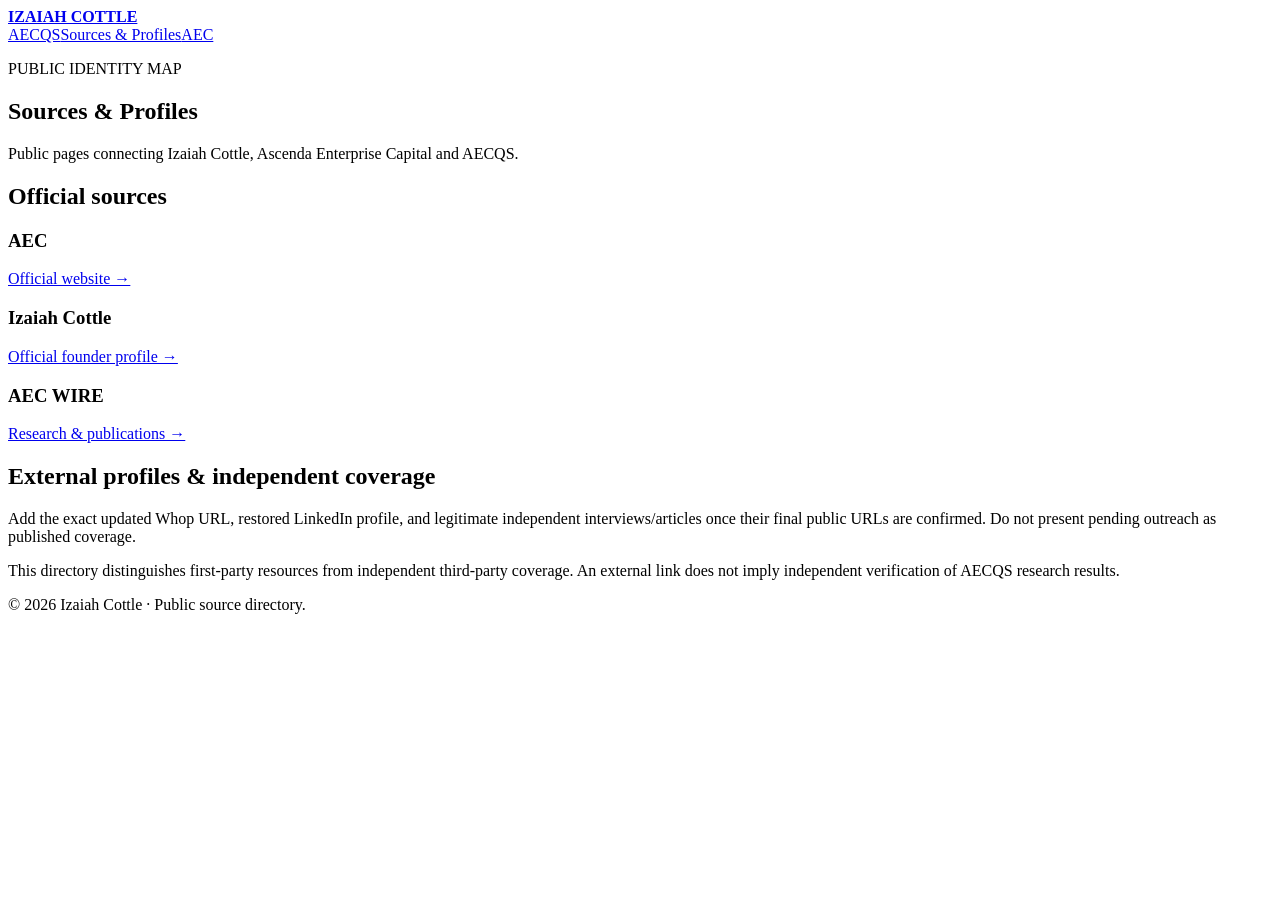
==== index.html @ d000f33f "Add files via upload" ====
<!doctype html><html><head><meta charset="utf-8"><meta name="viewport" content="width=device-width,initial-scale=1"><title>Sources & Profiles | Izaiah Cottle</title><meta name="description" content="Public references for Izaiah Cottle, Ascenda Enterprise Capital and AECQS."><link rel="stylesheet" href="../assets/style.css"></head><body><div class="nav"><div class="wrap"><a href="../index.html"><b>IZAIAH COTTLE</b></a><nav><a href="../aecqs/">AECQS</a><a href="../profiles/">Sources & Profiles</a><a href="https://ascendaenterprisecapital.com/">AEC</a></nav></div></div><main class="wrap"><section class="hero"><p class="muted">PUBLIC IDENTITY MAP</p><h1>Sources & Profiles</h1><p class="lead">Public pages connecting Izaiah Cottle, Ascenda Enterprise Capital and AECQS.</p></section><section><h2>Official sources</h2><div class="grid"><div class="card"><h3>AEC</h3><a href="https://ascendaenterprisecapital.com/">Official website →</a></div><div class="card"><h3>Izaiah Cottle</h3><a href="https://ascendaenterprisecapital.com/Izaiah-Cottle/">Official founder profile →</a></div><div class="card"><h3>AEC WIRE</h3><a href="https://ascendaenterprisecapital.com/AEC-Wire/">Research & publications →</a></div></div></section><section><h2>External profiles & independent coverage</h2><p>Add the exact updated Whop URL, restored LinkedIn profile, and legitimate independent interviews/articles once their final public URLs are confirmed. Do not present pending outreach as published coverage.</p><p class="notice">This directory distinguishes first-party resources from independent third-party coverage. An external link does not imply independent verification of AECQS research results.</p></section></main><footer><div class="wrap">© 2026 Izaiah Cottle · Public source directory.</div></footer></body></html>
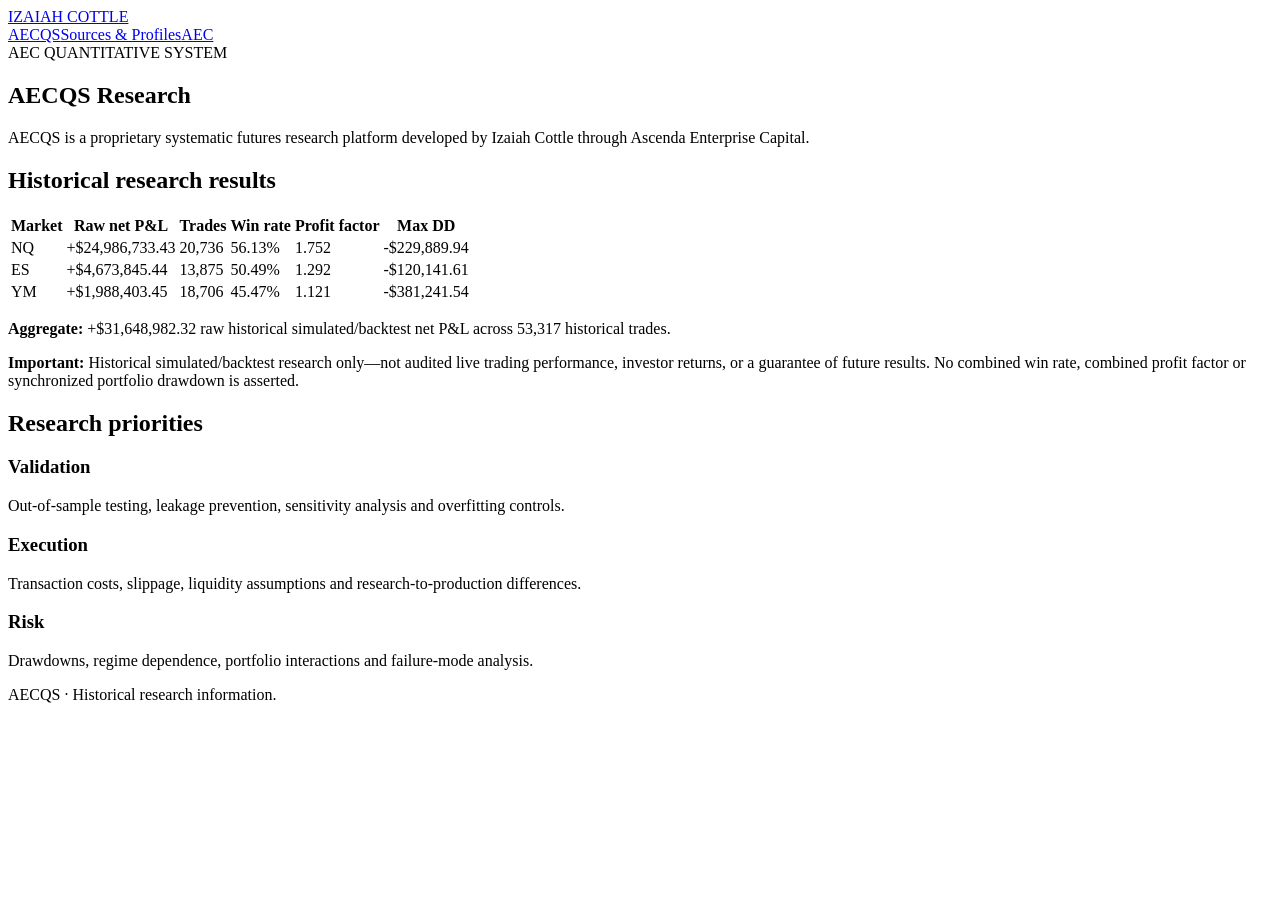
==== commit 63f44f32: "Add files via upload" ====
--- a/index.html
+++ b/index.html
@@ -1 +1,11 @@
-<!doctype html><html><head><meta charset="utf-8"><meta name="viewport" content="width=device-width,initial-scale=1"><title>Sources & Profiles | Izaiah Cottle</title><meta name="description" content="Public references for Izaiah Cottle, Ascenda Enterprise Capital and AECQS."><link rel="stylesheet" href="../assets/style.css"></head><body><div class="nav"><div class="wrap"><a href="../index.html"><b>IZAIAH COTTLE</b></a><nav><a href="../aecqs/">AECQS</a><a href="../profiles/">Sources & Profiles</a><a href="https://ascendaenterprisecapital.com/">AEC</a></nav></div></div><main class="wrap"><section class="hero"><p class="muted">PUBLIC IDENTITY MAP</p><h1>Sources & Profiles</h1><p class="lead">Public pages connecting Izaiah Cottle, Ascenda Enterprise Capital and AECQS.</p></section><section><h2>Official sources</h2><div class="grid"><div class="card"><h3>AEC</h3><a href="https://ascendaenterprisecapital.com/">Official website →</a></div><div class="card"><h3>Izaiah Cottle</h3><a href="https://ascendaenterprisecapital.com/Izaiah-Cottle/">Official founder profile →</a></div><div class="card"><h3>AEC WIRE</h3><a href="https://ascendaenterprisecapital.com/AEC-Wire/">Research & publications →</a></div></div></section><section><h2>External profiles & independent coverage</h2><p>Add the exact updated Whop URL, restored LinkedIn profile, and legitimate independent interviews/articles once their final public URLs are confirmed. Do not present pending outreach as published coverage.</p><p class="notice">This directory distinguishes first-party resources from independent third-party coverage. An external link does not imply independent verification of AECQS research results.</p></section></main><footer><div class="wrap">© 2026 Izaiah Cottle · Public source directory.</div></footer></body></html>+<!doctype html><html lang="en"><head><meta charset="utf-8"><meta name="viewport" content="width=device-width,initial-scale=1"><title>AECQS Research | Izaiah Cottle</title>
+<meta name="description" content="AECQS historical simulated futures research results and research priorities."><link rel="canonical" href="https://ascendaenterprisecapital.com/IzaiahCottle/aecqs/"><link rel="stylesheet" href="../assets/style.css"></head><body><div class="nav"><div class="wrap"><a class="brand" href="../index.html">IZAIAH COTTLE</a><nav><a href="../aecqs/">AECQS</a><a href="../profiles/">Sources & Profiles</a><a href="https://ascendaenterprisecapital.com/">AEC</a></nav></div></div>
+<main class="wrap"><section class="hero"><div class="eyebrow">AEC QUANTITATIVE SYSTEM</div><h1>AECQS Research</h1><p class="lead">AECQS is a proprietary systematic futures research platform developed by Izaiah Cottle through Ascenda Enterprise Capital.</p></section>
+<section><h2>Historical research results</h2><table><thead><tr><th>Market</th><th>Raw net P&amp;L</th><th>Trades</th><th>Win rate</th><th>Profit factor</th><th>Max DD</th></tr></thead><tbody>
+<tr><td>NQ</td><td>+$24,986,733.43</td><td>20,736</td><td>56.13%</td><td>1.752</td><td>-$229,889.94</td></tr>
+<tr><td>ES</td><td>+$4,673,845.44</td><td>13,875</td><td>50.49%</td><td>1.292</td><td>-$120,141.61</td></tr>
+<tr><td>YM</td><td>+$1,988,403.45</td><td>18,706</td><td>45.47%</td><td>1.121</td><td>-$381,241.54</td></tr></tbody></table>
+<p><b>Aggregate:</b> +$31,648,982.32 raw historical simulated/backtest net P&amp;L across 53,317 historical trades.</p>
+<p class="notice"><b>Important:</b> Historical simulated/backtest research only—not audited live trading performance, investor returns, or a guarantee of future results. No combined win rate, combined profit factor or synchronized portfolio drawdown is asserted.</p></section>
+<section><h2>Research priorities</h2><div class="grid"><div class="card"><h3>Validation</h3><p class="muted">Out-of-sample testing, leakage prevention, sensitivity analysis and overfitting controls.</p></div><div class="card"><h3>Execution</h3><p class="muted">Transaction costs, slippage, liquidity assumptions and research-to-production differences.</p></div><div class="card"><h3>Risk</h3><p class="muted">Drawdowns, regime dependence, portfolio interactions and failure-mode analysis.</p></div></div></section></main>
+<footer><div class="wrap">AECQS · Historical research information.</div></footer></body></html>
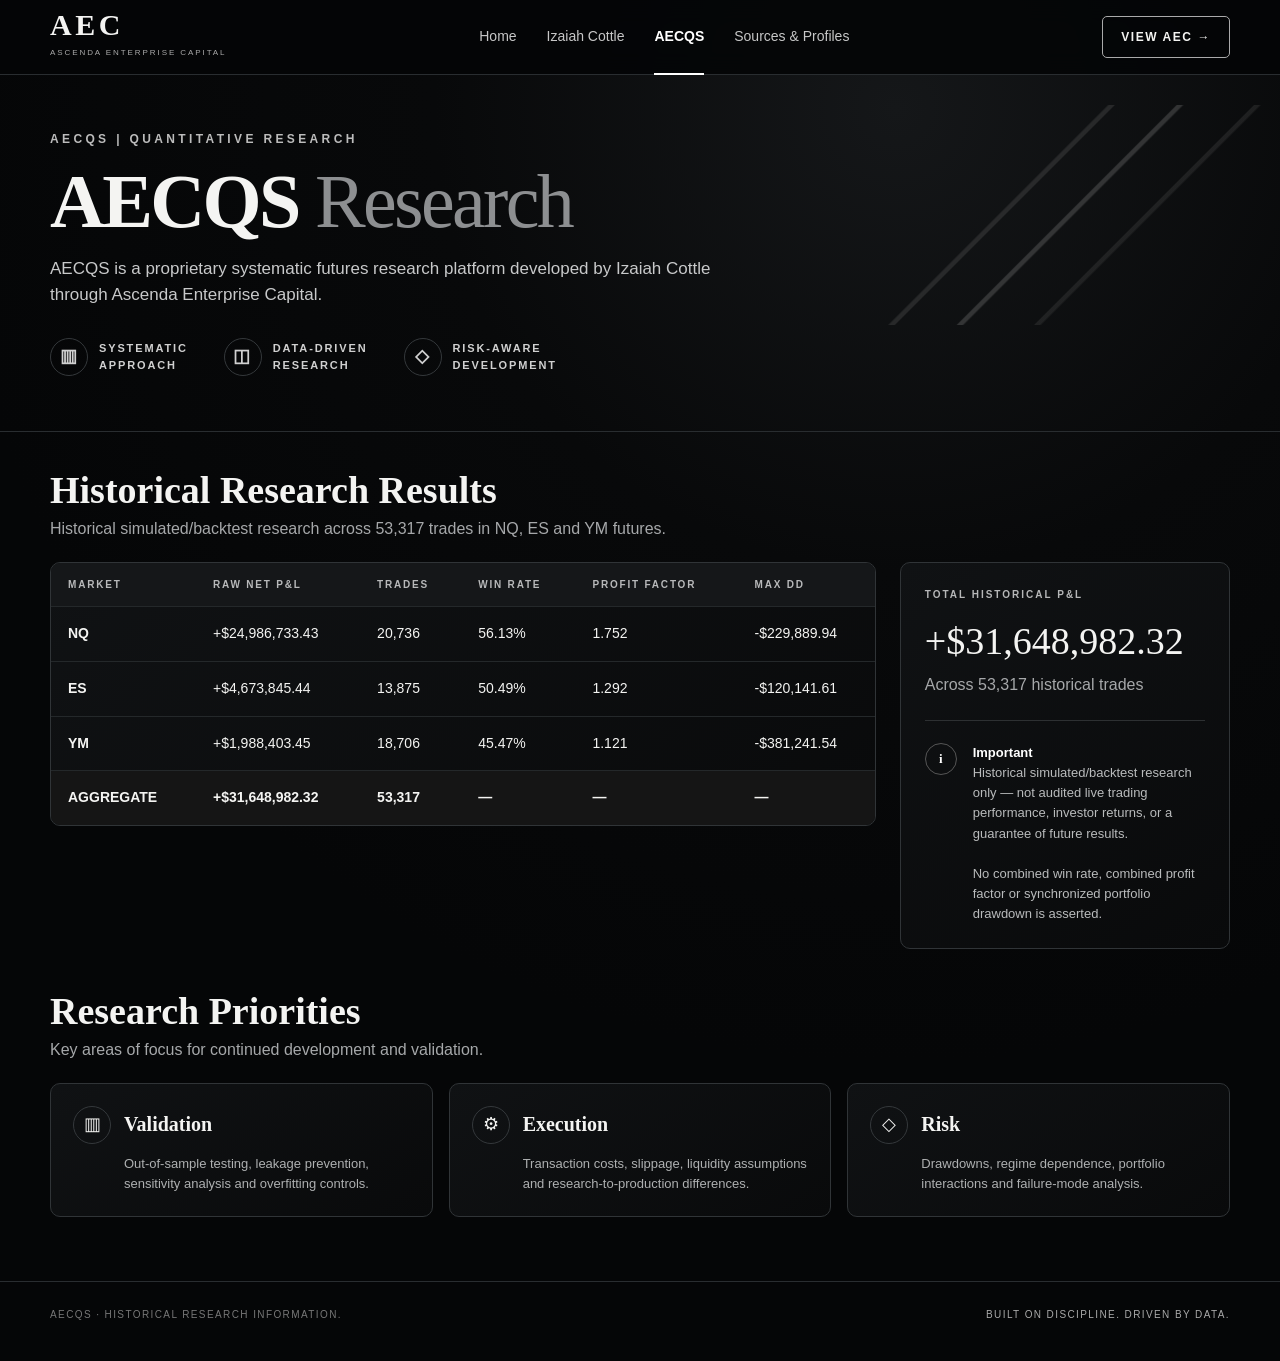
==== commit 2174d70a: "Update index.html" ====
--- a/index.html
+++ b/index.html
@@ -1,11 +1,1016 @@
-<!doctype html><html lang="en"><head><meta charset="utf-8"><meta name="viewport" content="width=device-width,initial-scale=1"><title>AECQS Research | Izaiah Cottle</title>
-<meta name="description" content="AECQS historical simulated futures research results and research priorities."><link rel="canonical" href="https://ascendaenterprisecapital.com/IzaiahCottle/aecqs/"><link rel="stylesheet" href="../assets/style.css"></head><body><div class="nav"><div class="wrap"><a class="brand" href="../index.html">IZAIAH COTTLE</a><nav><a href="../aecqs/">AECQS</a><a href="../profiles/">Sources & Profiles</a><a href="https://ascendaenterprisecapital.com/">AEC</a></nav></div></div>
-<main class="wrap"><section class="hero"><div class="eyebrow">AEC QUANTITATIVE SYSTEM</div><h1>AECQS Research</h1><p class="lead">AECQS is a proprietary systematic futures research platform developed by Izaiah Cottle through Ascenda Enterprise Capital.</p></section>
-<section><h2>Historical research results</h2><table><thead><tr><th>Market</th><th>Raw net P&amp;L</th><th>Trades</th><th>Win rate</th><th>Profit factor</th><th>Max DD</th></tr></thead><tbody>
-<tr><td>NQ</td><td>+$24,986,733.43</td><td>20,736</td><td>56.13%</td><td>1.752</td><td>-$229,889.94</td></tr>
-<tr><td>ES</td><td>+$4,673,845.44</td><td>13,875</td><td>50.49%</td><td>1.292</td><td>-$120,141.61</td></tr>
-<tr><td>YM</td><td>+$1,988,403.45</td><td>18,706</td><td>45.47%</td><td>1.121</td><td>-$381,241.54</td></tr></tbody></table>
-<p><b>Aggregate:</b> +$31,648,982.32 raw historical simulated/backtest net P&amp;L across 53,317 historical trades.</p>
-<p class="notice"><b>Important:</b> Historical simulated/backtest research only—not audited live trading performance, investor returns, or a guarantee of future results. No combined win rate, combined profit factor or synchronized portfolio drawdown is asserted.</p></section>
-<section><h2>Research priorities</h2><div class="grid"><div class="card"><h3>Validation</h3><p class="muted">Out-of-sample testing, leakage prevention, sensitivity analysis and overfitting controls.</p></div><div class="card"><h3>Execution</h3><p class="muted">Transaction costs, slippage, liquidity assumptions and research-to-production differences.</p></div><div class="card"><h3>Risk</h3><p class="muted">Drawdowns, regime dependence, portfolio interactions and failure-mode analysis.</p></div></div></section></main>
-<footer><div class="wrap">AECQS · Historical research information.</div></footer></body></html>+<!doctype html>
+<html lang="en">
+<head>
+<meta charset="utf-8">
+<meta name="viewport" content="width=device-width,initial-scale=1">
+
+<title>AECQS Research | Izaiah Cottle</title>
+
+<meta
+  name="description"
+  content="AECQS is a proprietary systematic futures research platform developed by Izaiah Cottle through Ascenda Enterprise Capital."
+>
+
+<link
+  rel="canonical"
+  href="https://ascendaenterprisecapital.com/IzaiahCottle/aecqs/"
+>
+
+<style>
+:root {
+  --bg: #050607;
+  --panel: #0c0e10;
+  --panel2: #111315;
+  --text: #f4f4f2;
+  --muted: #a6a8aa;
+  --line: #292d30;
+}
+
+* {
+  box-sizing: border-box;
+}
+
+html {
+  scroll-behavior: smooth;
+}
+
+body {
+  margin: 0;
+  background:
+    radial-gradient(
+      circle at 70% 8%,
+      #151719 0,
+      #08090a 30%,
+      var(--bg) 62%
+    );
+  color: var(--text);
+  font-family: Arial, Helvetica, sans-serif;
+  line-height: 1.55;
+}
+
+a {
+  color: inherit;
+}
+
+.wrap {
+  width: min(1180px, calc(100% - 44px));
+  margin: auto;
+}
+
+/* =========================
+   NAVIGATION
+========================= */
+
+header {
+  position: sticky;
+  top: 0;
+  z-index: 20;
+
+  background: rgba(5, 6, 7, 0.94);
+  backdrop-filter: blur(12px);
+
+  border-bottom: 1px solid var(--line);
+}
+
+.nav {
+  height: 74px;
+
+  display: flex;
+  align-items: center;
+  justify-content: space-between;
+
+  gap: 24px;
+}
+
+.brand {
+  text-decoration: none;
+}
+
+.brand strong {
+  display: block;
+
+  font-family: Georgia, serif;
+  font-size: 30px;
+
+  letter-spacing: 0.12em;
+  line-height: 0.9;
+}
+
+.brand span {
+  font-size: 8px;
+
+  letter-spacing: 0.24em;
+  color: #aaa;
+}
+
+nav {
+  display: flex;
+  gap: 30px;
+  align-items: center;
+}
+
+nav a {
+  text-decoration: none;
+  color: #c7c7c7;
+
+  font-size: 14px;
+}
+
+nav a.active {
+  color: #fff;
+  font-weight: 700;
+
+  border-bottom: 2px solid #fff;
+
+  padding: 27px 0 25px;
+}
+
+.cta {
+  border: 1px solid #aaa;
+
+  padding: 11px 18px;
+
+  border-radius: 5px;
+
+  text-decoration: none;
+
+  font-size: 12px;
+  font-weight: 700;
+
+  letter-spacing: 0.13em;
+}
+
+/* =========================
+   HERO
+========================= */
+
+.hero {
+  min-height: 320px;
+
+  display: flex;
+  align-items: center;
+
+  border-bottom: 1px solid var(--line);
+
+  position: relative;
+  overflow: hidden;
+}
+
+/* Abstract monochrome chart lines */
+
+.hero::after {
+  content: "";
+
+  position: absolute;
+
+  right: -80px;
+  top: 30px;
+
+  width: 50%;
+  height: 220px;
+
+  opacity: 0.35;
+
+  background:
+    linear-gradient(
+      135deg,
+      transparent 0 45%,
+      #555 45.3% 45.8%,
+      transparent 46% 53%,
+      #777 53.2% 53.7%,
+      transparent 54% 62%,
+      #444 62.2% 62.7%,
+      transparent 63%
+    );
+}
+
+.hero-inner {
+  position: relative;
+  z-index: 2;
+
+  padding: 55px 0;
+}
+
+.eyebrow {
+  font-size: 12px;
+  letter-spacing: 0.28em;
+
+  color: #bcbcbc;
+
+  font-weight: 700;
+}
+
+.hero h1 {
+  font-family: Georgia, serif;
+
+  font-size: clamp(48px, 6vw, 76px);
+
+  line-height: 1;
+
+  margin: 14px 0;
+
+  letter-spacing: -0.035em;
+}
+
+.hero h1 span {
+  color: #8d8f91;
+  font-weight: 400;
+}
+
+.lead {
+  max-width: 720px;
+
+  color: #c8c9ca;
+
+  font-size: 17px;
+}
+
+.pill-row {
+  display: flex;
+
+  gap: 36px;
+
+  margin-top: 30px;
+
+  flex-wrap: wrap;
+}
+
+.pill {
+  display: flex;
+
+  align-items: center;
+
+  gap: 11px;
+
+  color: #d0d0d0;
+
+  font-size: 11px;
+
+  letter-spacing: 0.17em;
+
+  font-weight: 700;
+}
+
+.icon {
+  width: 38px;
+  height: 38px;
+
+  border: 1px solid #34383b;
+
+  border-radius: 50%;
+
+  display: grid;
+  place-items: center;
+
+  font-family: Georgia, serif;
+
+  font-size: 18px;
+}
+
+/* =========================
+   MAIN CONTENT
+========================= */
+
+main {
+  padding: 38px 0 64px;
+}
+
+h2 {
+  font-family: Georgia, serif;
+
+  font-size: 38px;
+
+  line-height: 1.1;
+
+  margin: 0 0 5px;
+}
+
+.sub {
+  color: var(--muted);
+
+  margin: 0 0 20px;
+}
+
+/* =========================
+   RESULTS
+========================= */
+
+.results {
+  display: grid;
+
+  grid-template-columns:
+    minmax(0, 2.25fr)
+    minmax(280px, 0.9fr);
+
+  gap: 24px;
+
+  align-items: start;
+}
+
+.tablebox,
+.summary,
+.card {
+  border: 1px solid #303437;
+
+  background:
+    linear-gradient(
+      145deg,
+      #101214,
+      #090a0b
+    );
+
+  border-radius: 10px;
+
+  overflow: hidden;
+}
+
+table {
+  width: 100%;
+
+  border-collapse: collapse;
+}
+
+th {
+  font-size: 10px;
+
+  letter-spacing: 0.18em;
+
+  color: #b8b9ba;
+
+  text-align: left;
+
+  background: #151719;
+
+  padding: 14px 17px;
+}
+
+td {
+  padding: 16px 17px;
+
+  border-top: 1px solid #24282a;
+
+  font-size: 14px;
+}
+
+td:first-child {
+  font-weight: 800;
+}
+
+.aggregate td {
+  font-weight: 800;
+
+  background: #151515;
+}
+
+/* =========================
+   SUMMARY CARD
+========================= */
+
+.summary {
+  padding: 24px;
+}
+
+.label {
+  font-size: 10px;
+
+  letter-spacing: 0.2em;
+
+  color: #b6b7b8;
+
+  font-weight: 700;
+}
+
+.big {
+  font-family: Georgia, serif;
+
+  font-size: 38px;
+
+  margin: 10px 0 2px;
+}
+
+.summary hr {
+  border: 0;
+
+  border-top: 1px solid #2d3032;
+
+  margin: 22px 0;
+}
+
+.notice {
+  display: grid;
+
+  grid-template-columns: 36px 1fr;
+
+  gap: 12px;
+
+  color: #b9bbbc;
+
+  font-size: 13px;
+}
+
+.notice .info {
+  width: 32px;
+  height: 32px;
+
+  border: 1px solid #555;
+
+  border-radius: 50%;
+
+  display: grid;
+  place-items: center;
+
+  font-family: Georgia, serif;
+
+  font-weight: bold;
+
+  color: #fff;
+}
+
+/* =========================
+   RESEARCH PRIORITIES
+========================= */
+
+.priorities {
+  margin-top: 42px;
+}
+
+.cards {
+  display: grid;
+
+  grid-template-columns: repeat(3, 1fr);
+
+  gap: 16px;
+
+  margin-top: 20px;
+}
+
+.card {
+  padding: 22px;
+}
+
+.cardtop {
+  display: flex;
+
+  gap: 13px;
+
+  align-items: center;
+}
+
+.card h3 {
+  font-family: Georgia, serif;
+
+  font-size: 20px;
+
+  margin: 0;
+}
+
+.card p {
+  color: #aeb0b1;
+
+  font-size: 13px;
+
+  margin: 10px 0 0 51px;
+}
+
+/* =========================
+   FOOTER
+========================= */
+
+footer {
+  border-top: 1px solid var(--line);
+
+  padding: 25px 0 38px;
+
+  color: #777;
+
+  font-size: 10px;
+
+  letter-spacing: 0.14em;
+}
+
+.foot {
+  display: flex;
+
+  justify-content: space-between;
+
+  gap: 20px;
+}
+
+.motto {
+  color: #aaa;
+}
+
+/* =========================
+   MOBILE
+========================= */
+
+@media (max-width: 850px) {
+
+  nav {
+    display: none;
+  }
+
+  .results {
+    grid-template-columns: 1fr;
+  }
+
+  .cards {
+    grid-template-columns: 1fr;
+  }
+
+  .hero::after {
+    display: none;
+  }
+
+  .tablebox {
+    overflow: auto;
+  }
+
+  .big {
+    font-size: 32px;
+  }
+
+  .foot {
+    display: block;
+  }
+
+  .motto {
+    margin-top: 10px;
+  }
+}
+
+</style>
+
+<script type="application/ld+json">
+{
+  "@context": "https://schema.org",
+  "@type": "WebPage",
+  "name": "AECQS Research",
+  "about": {
+    "@type": "Thing",
+    "name": "AECQS — AEC Quantitative System"
+  },
+  "author": {
+    "@type": "Person",
+    "name": "Izaiah Cottle",
+    "url": "https://ascendaenterprisecapital.com/Izaiah-Cottle/"
+  },
+  "publisher": {
+    "@type": "Organization",
+    "name": "Ascenda Enterprise Capital",
+    "url": "https://ascendaenterprisecapital.com/"
+  }
+}
+</script>
+
+</head>
+
+<body>
+
+<!-- ======================
+     NAVIGATION
+======================= -->
+
+<header>
+
+<div class="wrap nav">
+
+<a
+  class="brand"
+  href="https://ascendaenterprisecapital.com/"
+>
+  <strong>AEC</strong>
+  <span>ASCENDA ENTERPRISE CAPITAL</span>
+</a>
+
+<nav>
+
+<a href="https://ascendaenterprisecapital.com/">
+  Home
+</a>
+
+<a href="https://ascendaenterprisecapital.com/IzaiahCottle/">
+  Izaiah Cottle
+</a>
+
+<a
+  class="active"
+  href="https://ascendaenterprisecapital.com/IzaiahCottle/aecqs/"
+>
+  AECQS
+</a>
+
+<a href="https://ascendaenterprisecapital.com/IzaiahCottle/profiles/">
+  Sources &amp; Profiles
+</a>
+
+</nav>
+
+<a
+  class="cta"
+  href="https://ascendaenterprisecapital.com/"
+>
+  VIEW AEC →
+</a>
+
+</div>
+
+</header>
+
+
+<!-- ======================
+     HERO
+======================= -->
+
+<section class="hero">
+
+<div class="wrap hero-inner">
+
+<div class="eyebrow">
+  AECQS | QUANTITATIVE RESEARCH
+</div>
+
+<h1>
+  AECQS <span>Research</span>
+</h1>
+
+<p class="lead">
+  AECQS is a proprietary systematic futures research platform
+  developed by Izaiah Cottle through Ascenda Enterprise Capital.
+</p>
+
+<div class="pill-row">
+
+<div class="pill">
+
+<span class="icon">▥</span>
+
+<span>
+SYSTEMATIC<br>
+APPROACH
+</span>
+
+</div>
+
+<div class="pill">
+
+<span class="icon">◫</span>
+
+<span>
+DATA-DRIVEN<br>
+RESEARCH
+</span>
+
+</div>
+
+<div class="pill">
+
+<span class="icon">◇</span>
+
+<span>
+RISK-AWARE<br>
+DEVELOPMENT
+</span>
+
+</div>
+
+</div>
+
+</div>
+
+</section>
+
+
+<!-- ======================
+     RESULTS
+======================= -->
+
+<main class="wrap">
+
+<section>
+
+<h2>
+Historical Research Results
+</h2>
+
+<p class="sub">
+Historical simulated/backtest research across
+53,317 trades in NQ, ES and YM futures.
+</p>
+
+<div class="results">
+
+
+<!-- TABLE -->
+
+<div class="tablebox">
+
+<table>
+
+<thead>
+
+<tr>
+
+<th>MARKET</th>
+<th>RAW NET P&amp;L</th>
+<th>TRADES</th>
+<th>WIN RATE</th>
+<th>PROFIT FACTOR</th>
+<th>MAX DD</th>
+
+</tr>
+
+</thead>
+
+<tbody>
+
+<tr>
+
+<td>NQ</td>
+
+<td>
++$24,986,733.43
+</td>
+
+<td>
+20,736
+</td>
+
+<td>
+56.13%
+</td>
+
+<td>
+1.752
+</td>
+
+<td>
+-$229,889.94
+</td>
+
+</tr>
+
+
+<tr>
+
+<td>ES</td>
+
+<td>
++$4,673,845.44
+</td>
+
+<td>
+13,875
+</td>
+
+<td>
+50.49%
+</td>
+
+<td>
+1.292
+</td>
+
+<td>
+-$120,141.61
+</td>
+
+</tr>
+
+
+<tr>
+
+<td>YM</td>
+
+<td>
++$1,988,403.45
+</td>
+
+<td>
+18,706
+</td>
+
+<td>
+45.47%
+</td>
+
+<td>
+1.121
+</td>
+
+<td>
+-$381,241.54
+</td>
+
+</tr>
+
+
+<tr class="aggregate">
+
+<td>
+AGGREGATE
+</td>
+
+<td>
++$31,648,982.32
+</td>
+
+<td>
+53,317
+</td>
+
+<td>
+—
+</td>
+
+<td>
+—
+</td>
+
+<td>
+—
+</td>
+
+</tr>
+
+</tbody>
+
+</table>
+
+</div>
+
+
+<!-- SUMMARY -->
+
+<aside class="summary">
+
+<div class="label">
+TOTAL HISTORICAL P&amp;L
+</div>
+
+<div class="big">
++$31,648,982.32
+</div>
+
+<div class="sub">
+Across 53,317 historical trades
+</div>
+
+<hr>
+
+<div class="notice">
+
+<div class="info">
+i
+</div>
+
+<div>
+
+<strong style="color:#fff;">
+Important
+</strong>
+
+<br>
+
+Historical simulated/backtest research only —
+not audited live trading performance,
+investor returns,
+or a guarantee of future results.
+
+<br><br>
+
+No combined win rate,
+combined profit factor
+or synchronized portfolio drawdown
+is asserted.
+
+</div>
+
+</div>
+
+</aside>
+
+</div>
+
+</section>
+
+
+<!-- ======================
+     RESEARCH PRIORITIES
+======================= -->
+
+<section class="priorities">
+
+<h2>
+Research Priorities
+</h2>
+
+<p class="sub">
+Key areas of focus for continued development
+and validation.
+</p>
+
+<div class="cards">
+
+
+<div class="card">
+
+<div class="cardtop">
+
+<span class="icon">
+▥
+</span>
+
+<h3>
+Validation
+</h3>
+
+</div>
+
+<p>
+Out-of-sample testing,
+leakage prevention,
+sensitivity analysis
+and overfitting controls.
+</p>
+
+</div>
+
+
+<div class="card">
+
+<div class="cardtop">
+
+<span class="icon">
+⚙
+</span>
+
+<h3>
+Execution
+</h3>
+
+</div>
+
+<p>
+Transaction costs,
+slippage,
+liquidity assumptions
+and research-to-production differences.
+</p>
+
+</div>
+
+
+<div class="card">
+
+<div class="cardtop">
+
+<span class="icon">
+◇
+</span>
+
+<h3>
+Risk
+</h3>
+
+</div>
+
+<p>
+Drawdowns,
+regime dependence,
+portfolio interactions
+and failure-mode analysis.
+</p>
+
+</div>
+
+
+</div>
+
+</section>
+
+</main>
+
+
+<!-- ======================
+     FOOTER
+======================= -->
+
+<footer>
+
+<div class="wrap foot">
+
+<span>
+AECQS · HISTORICAL RESEARCH INFORMATION.
+</span>
+
+<span class="motto">
+BUILT ON DISCIPLINE. DRIVEN BY DATA.
+</span>
+
+</div>
+
+</footer>
+
+</body>
+</html>
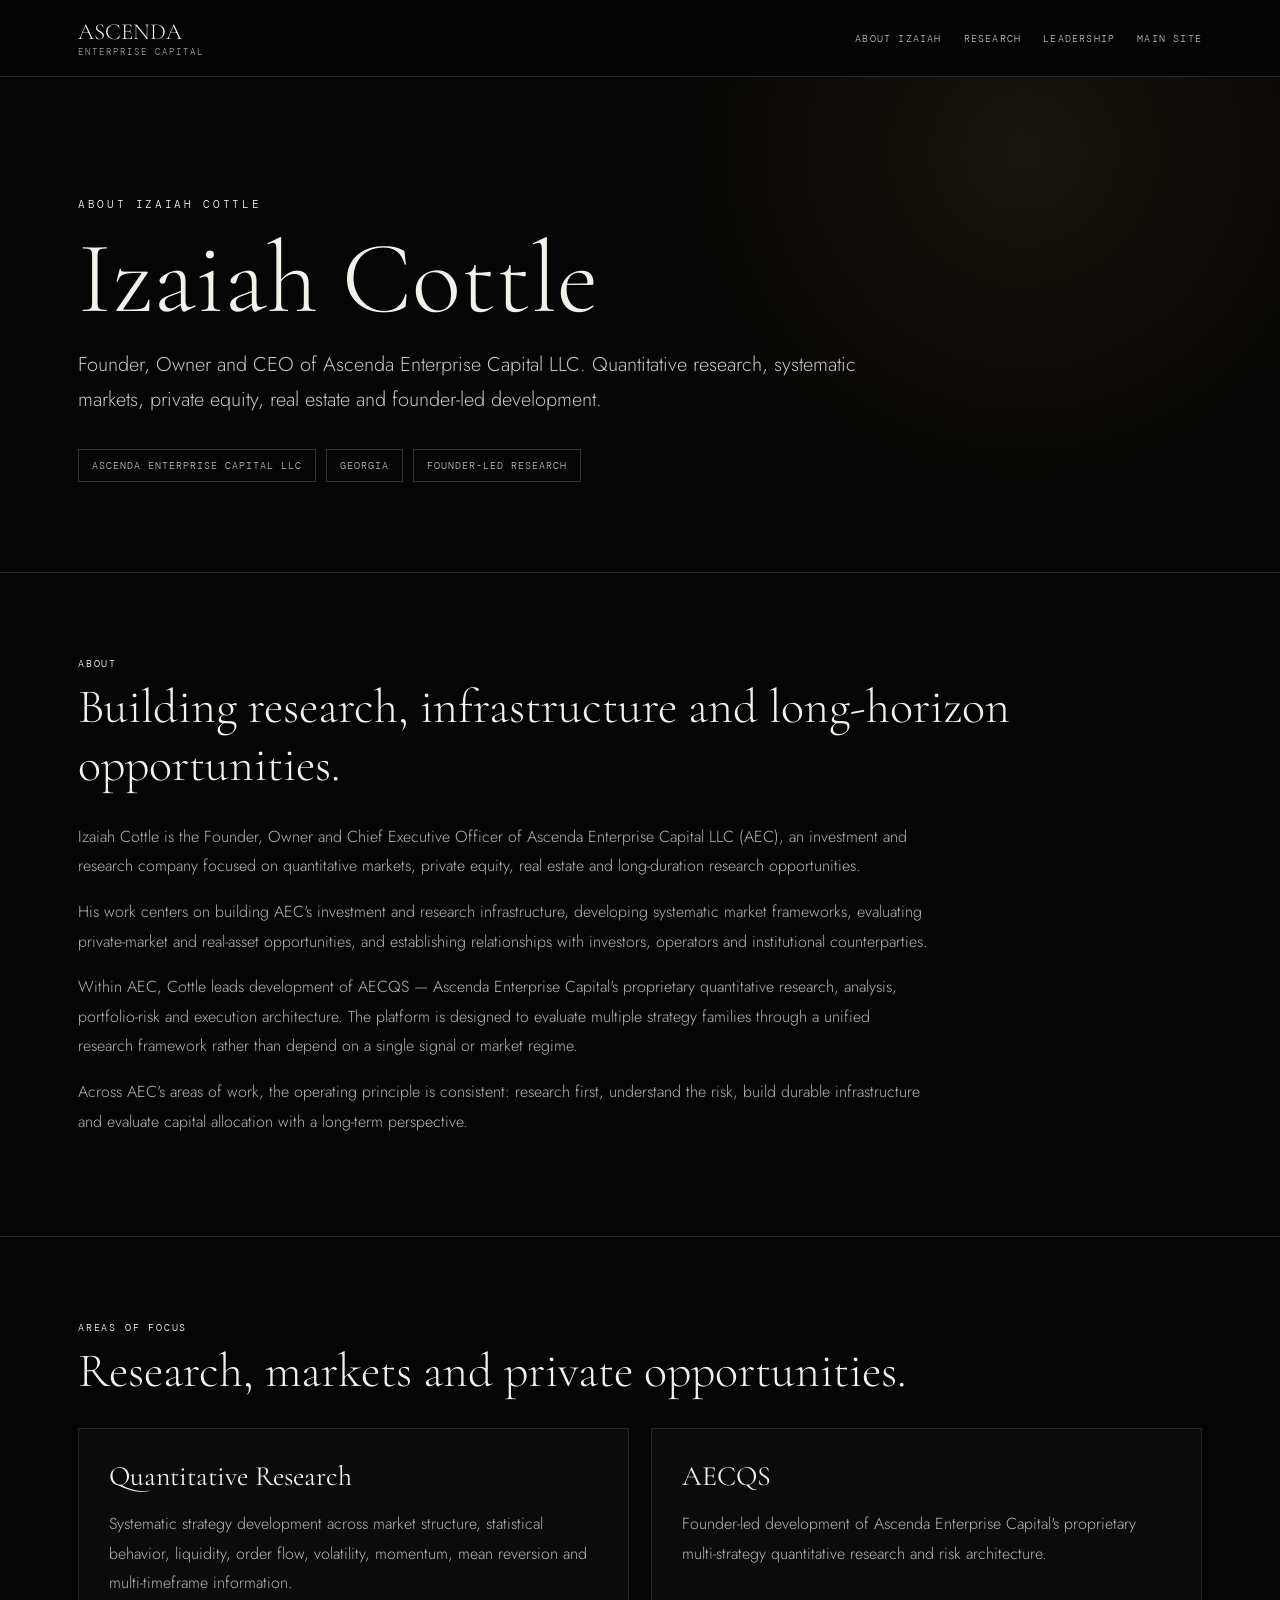
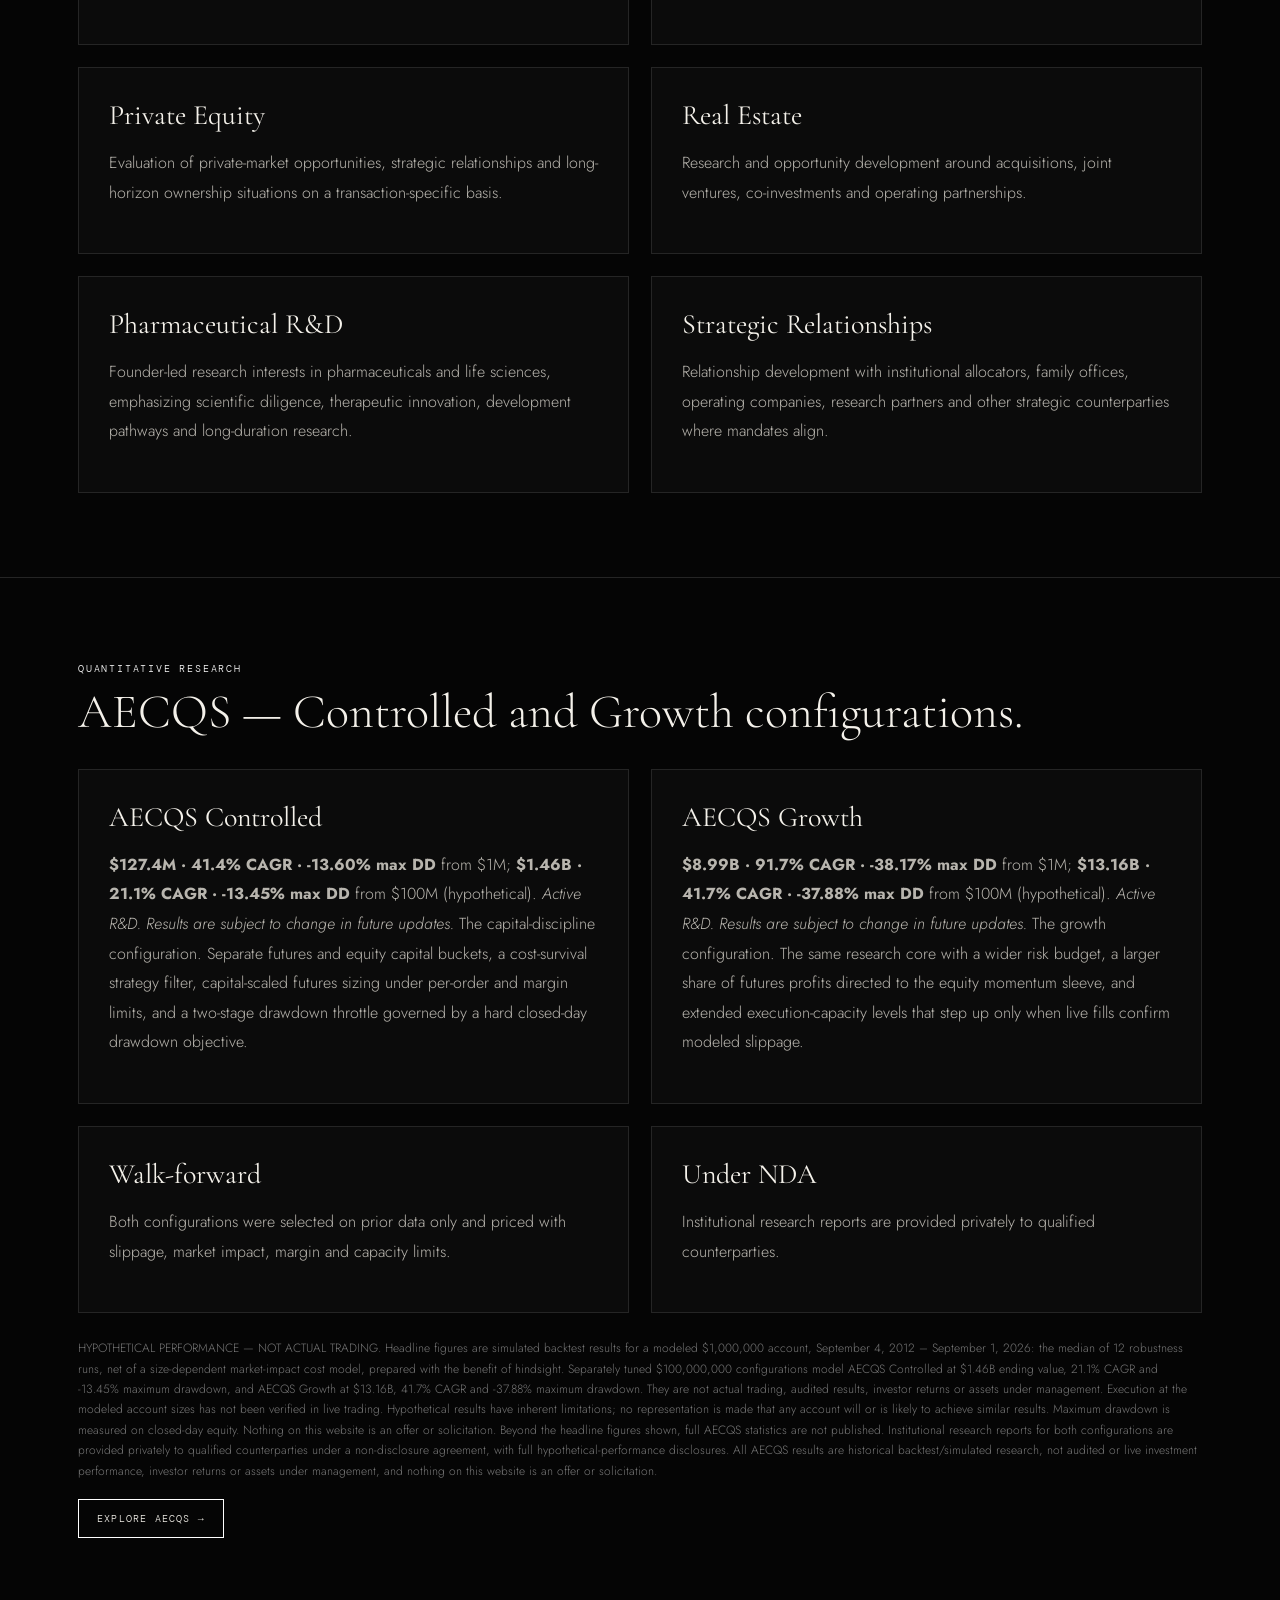
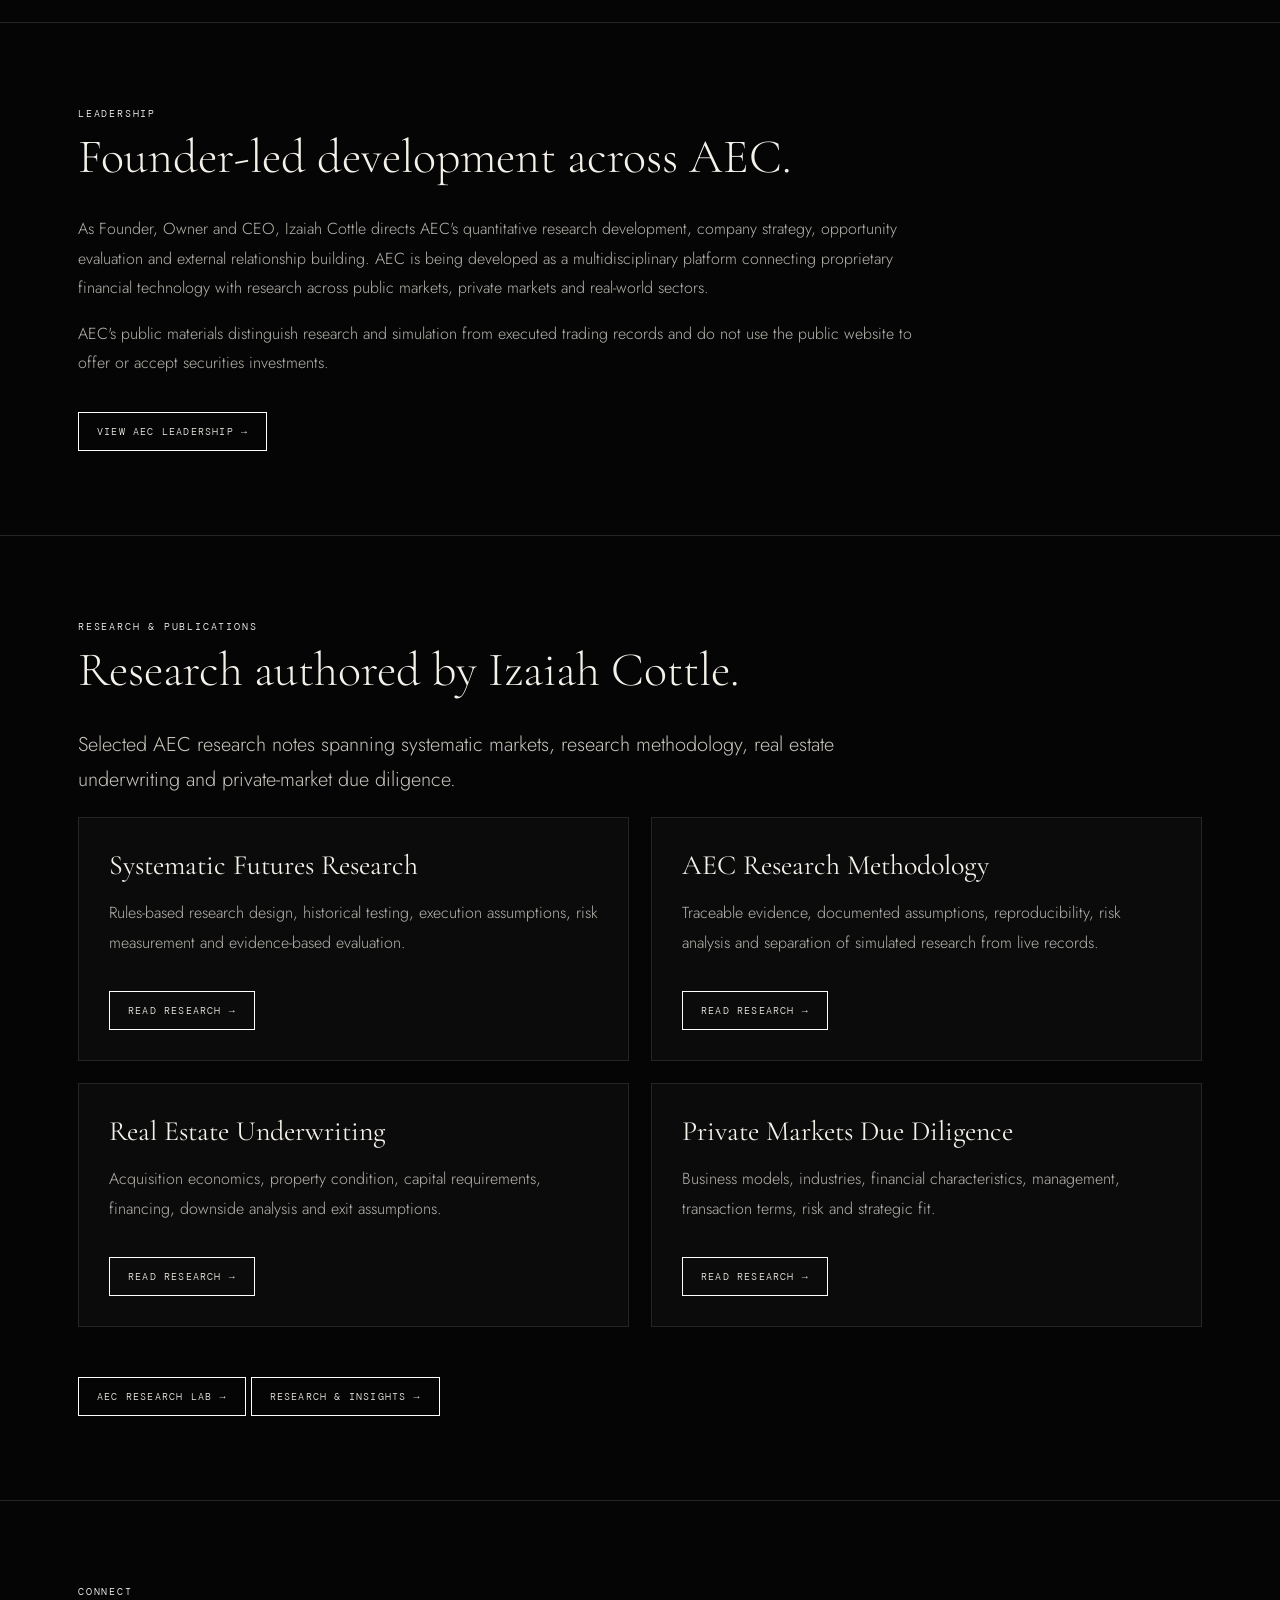
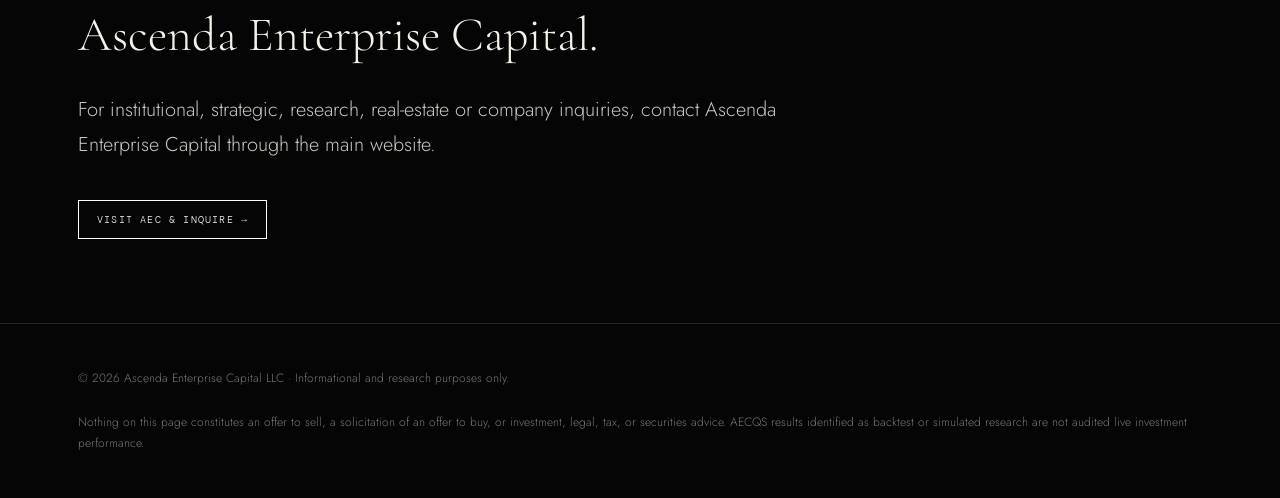
==== commit 276f7fd6: "Add files via upload" ====
--- a/index.html
+++ b/index.html
@@ -1,1016 +1,38 @@
-<!doctype html>
-<html lang="en">
-<head>
-<meta charset="utf-8">
-<meta name="viewport" content="width=device-width,initial-scale=1">
+<!doctype html><html lang="en"><head><meta charset="utf-8"><meta name="viewport" content="width=device-width,initial-scale=1"><title>About Izaiah Cottle | Founder, Owner & CEO of Ascenda Enterprise Capital</title><meta name="description" content="About Izaiah Cottle, Founder, Owner and CEO of Ascenda Enterprise Capital LLC. His work spans quantitative research, AECQS, futures markets, private equity, real estate and long-duration research initiatives."><meta name="robots" content="index,follow,max-image-preview:large"><link rel="canonical" href="https://ascendaenterprisecapital.com/Izaiah-Cottle/"><link rel="preconnect" href="https://fonts.googleapis.com"><link rel="preconnect" href="https://fonts.gstatic.com" crossorigin><link href="https://fonts.googleapis.com/css2?family=Cormorant+Garamond:wght@300;400;500&family=DM+Mono:wght@300;400&family=Jost:wght@300;400;500&display=swap" rel="stylesheet"><style>
+:root{--bg:#050505;--panel:#0b0b0b;--line:#252525;--text:#f4f1ea;--muted:#a5a29b;--accent:#FFFFFF;--serif:"Cormorant Garamond",Georgia,serif;--sans:"Jost",Arial,sans-serif;--mono:"DM Mono",monospace}*{box-sizing:border-box}html{scroll-behavior:smooth}body{margin:0;background:var(--bg);color:var(--text);font-family:var(--sans);font-weight:300}a{color:inherit}.wrap{max-width:1180px;margin:auto;padding:0 28px}nav{position:sticky;top:0;z-index:10;background:rgba(5,5,5,.94);backdrop-filter:blur(12px);border-bottom:1px solid var(--line)}.nav{height:76px;display:flex;align-items:center;justify-content:space-between;gap:24px}.brand{font-family:var(--serif);font-size:23px;text-decoration:none}.brand small{display:block;font-family:var(--mono);font-size:9px;letter-spacing:.22em;text-transform:uppercase;color:var(--muted)}.links{display:flex;gap:22px;flex-wrap:wrap}.links a{font-family:var(--mono);font-size:10px;letter-spacing:.12em;text-transform:uppercase;text-decoration:none;color:#bbb}.hero{padding:120px 0 90px;border-bottom:1px solid var(--line);background:radial-gradient(circle at 80% 15%,#19150e 0,transparent 34%)}.eyebrow{font-family:var(--mono);font-size:11px;letter-spacing:.24em;text-transform:uppercase;color:var(--accent)}h1{font-family:var(--serif);font-weight:300;font-size:clamp(54px,8vw,102px);line-height:.9;margin:22px 0}.lede{max-width:780px;font-size:20px;line-height:1.75;color:#c8c5bd}.meta{display:flex;gap:10px;flex-wrap:wrap;margin-top:32px}.pill{border:1px solid #333;padding:9px 13px;font-family:var(--mono);font-size:10px;letter-spacing:.1em;text-transform:uppercase;color:#bbb}.section{padding:84px 0;border-bottom:1px solid var(--line)}h2{font-family:var(--serif);font-weight:300;font-size:48px;margin:8px 0 28px}.grid{display:grid;grid-template-columns:repeat(2,1fr);gap:22px}.card{border:1px solid var(--line);background:var(--panel);padding:30px}.card h3{font-family:var(--serif);font-size:28px;font-weight:400;margin:0 0 12px}.card p,.body p{color:#b8b5ae;line-height:1.85}.body{max-width:850px}.kicker{font-family:var(--mono);font-size:10px;color:var(--accent);letter-spacing:.18em;text-transform:uppercase}.cta{display:inline-block;margin-top:18px;border:1px solid var(--accent);padding:12px 18px;text-decoration:none;font-family:var(--mono);font-size:10px;letter-spacing:.12em;text-transform:uppercase}.list{display:grid;gap:1px;background:var(--line);border:1px solid var(--line)}.item{background:#080808;padding:24px}.item strong{display:block;font-family:var(--serif);font-size:24px;font-weight:400;margin-bottom:6px}.item span{color:#999;font-size:14px}footer{padding:45px 0;color:#777;font-size:12px}.disclosure{font-size:12px;line-height:1.7;color:#777;margin-top:25px}@media(max-width:760px){.links{display:none}.grid{grid-template-columns:1fr}.hero{padding:80px 0 60px}h2{font-size:38px}}
+</style><script type="application/ld+json">{"@context":"https://schema.org","@type":"Person","name":"Izaiah Cottle","jobTitle":"Founder, Owner and CEO","worksFor":{"@type":"Organization","name":"Ascenda Enterprise Capital LLC","url":"https://ascendaenterprisecapital.com/"},"url":"https://ascendaenterprisecapital.com/Izaiah-Cottle/","description":"Founder, Owner and CEO of Ascenda Enterprise Capital LLC, focused on quantitative research, systematic markets, private equity and real estate."}</script></head><body><nav><div class="wrap nav"><a class="brand" href="../">ASCENDA<small>Enterprise Capital</small></a><div class="links"><a href="../Izaiah-Cottle/">About Izaiah</a><a href="../Izaiah-Cottle-Research/">Research</a><a href="../Ascenda-Enterprise-Capital-Leadership/">Leadership</a><a href="../">Main Site</a></div></div></nav><header class="hero"><div class="wrap"><div class="eyebrow">About Izaiah Cottle</div><h1>Izaiah Cottle</h1><p class="lede">Founder, Owner and CEO of Ascenda Enterprise Capital LLC. Quantitative research, systematic markets, private equity, real estate and founder-led development.</p><div class="meta"><span class="pill">Ascenda Enterprise Capital LLC</span><span class="pill">Georgia</span><span class="pill">Founder-Led Research</span></div></div></header><section class="section"><div class="wrap"><div class="kicker">About</div><h2>Building research, infrastructure and long-horizon opportunities.</h2><div class="body"><p>Izaiah Cottle is the Founder, Owner and Chief Executive Officer of Ascenda Enterprise Capital LLC (AEC), an investment and research company focused on quantitative markets, private equity, real estate and long-duration research opportunities.</p><p>His work centers on building AEC's investment and research infrastructure, developing systematic market frameworks, evaluating private-market and real-asset opportunities, and establishing relationships with investors, operators and institutional counterparties.</p><p>Within AEC, Cottle leads development of AECQS — Ascenda Enterprise Capital's proprietary quantitative research, analysis, portfolio-risk and execution architecture. The platform is designed to evaluate multiple strategy families through a unified research framework rather than depend on a single signal or market regime.</p><p>Across AEC's areas of work, the operating principle is consistent: research first, understand the risk, build durable infrastructure and evaluate capital allocation with a long-term perspective.</p></div></div></section><section class="section"><div class="wrap"><div class="kicker">Areas of focus</div><h2>Research, markets and private opportunities.</h2><div class="grid"><div class="card"><h3>Quantitative Research</h3><p>Systematic strategy development across market structure, statistical behavior, liquidity, order flow, volatility, momentum, mean reversion and multi-timeframe information.</p></div><div class="card"><h3>AECQS</h3><p>Founder-led development of Ascenda Enterprise Capital's proprietary multi-strategy quantitative research and risk architecture.</p></div><div class="card"><h3>Private Equity</h3><p>Evaluation of private-market opportunities, strategic relationships and long-horizon ownership situations on a transaction-specific basis.</p></div><div class="card"><h3>Real Estate</h3><p>Research and opportunity development around acquisitions, joint ventures, co-investments and operating partnerships.</p></div><div class="card"><h3>Pharmaceutical R&amp;D</h3><p>Founder-led research interests in pharmaceuticals and life sciences, emphasizing scientific diligence, therapeutic innovation, development pathways and long-duration research.</p></div><div class="card"><h3>Strategic Relationships</h3><p>Relationship development with institutional allocators, family offices, operating companies, research partners and other strategic counterparties where mandates align.</p></div></div></div></section><section class="section"><div class="wrap"><div class="kicker">Quantitative Research</div><h2>AECQS — Controlled and Growth configurations.</h2><div class="grid"><div class="card"><h3>AECQS Controlled</h3><p><b>$127.4M · 41.4% CAGR · -13.60% max DD</b> from $1M; <b>$1.46B · 21.1% CAGR · -13.45% max DD</b> from $100M (hypothetical). <em>Active R&amp;D. Results are subject to change in future updates.</em> The capital-discipline configuration. Separate futures and equity capital buckets, a cost-survival strategy filter, capital-scaled futures sizing under per-order and margin limits, and a two-stage drawdown throttle governed by a hard closed-day drawdown objective.</p></div><div class="card"><h3>AECQS Growth</h3><p><b>$8.99B · 91.7% CAGR · -38.17% max DD</b> from $1M; <b>$13.16B · 41.7% CAGR · -37.88% max DD</b> from $100M (hypothetical). <em>Active R&amp;D. Results are subject to change in future updates.</em> The growth configuration. The same research core with a wider risk budget, a larger share of futures profits directed to the equity momentum sleeve, and extended execution-capacity levels that step up only when live fills confirm modeled slippage.</p></div><div class="card"><h3>Walk-forward</h3><p>Both configurations were selected on prior data only and priced with slippage, market impact, margin and capacity limits.</p></div><div class="card"><h3>Under NDA</h3><p>Institutional research reports are provided privately to qualified counterparties.</p></div></div><div class="disclosure">HYPOTHETICAL PERFORMANCE — NOT ACTUAL TRADING. Headline figures are simulated backtest results for a modeled $1,000,000 account, September 4, 2012 – September 1, 2026: the median of 12 robustness runs, net of a size-dependent market-impact cost model, prepared with the benefit of hindsight. Separately tuned $100,000,000 configurations model AECQS Controlled at $1.46B ending value, 21.1% CAGR and -13.45% maximum drawdown, and AECQS Growth at $13.16B, 41.7% CAGR and -37.88% maximum drawdown. They are not actual trading, audited results, investor returns or assets under management. Execution at the modeled account sizes has not been verified in live trading. Hypothetical results have inherent limitations; no representation is made that any account will or is likely to achieve similar results. Maximum drawdown is measured on closed-day equity. Nothing on this website is an offer or solicitation. Beyond the headline figures shown, full AECQS statistics are not published. Institutional research reports for both configurations are provided privately to qualified counterparties under a non-disclosure agreement, with full hypothetical-performance disclosures. All AECQS results are historical backtest/simulated research, not audited or live investment performance, investor returns or assets under management, and nothing on this website is an offer or solicitation.</div><a class="cta" href="../aec-quant-system.html">Explore AECQS →</a></div></section><section class="section"><div class="wrap"><div class="kicker">Leadership</div><h2>Founder-led development across AEC.</h2><div class="body"><p>As Founder, Owner and CEO, Izaiah Cottle directs AEC's quantitative research development, company strategy, opportunity evaluation and external relationship building. AEC is being developed as a multidisciplinary platform connecting proprietary financial technology with research across public markets, private markets and real-world sectors.</p><p>AEC's public materials distinguish research and simulation from executed trading records and do not use the public website to offer or accept securities investments.</p></div><a class="cta" href="../Ascenda-Enterprise-Capital-Leadership/">View AEC Leadership →</a></div></section><section class="section"><div class="wrap">
+<div class="kicker">Research &amp; Publications</div>
+<h2>Research authored by Izaiah Cottle.</h2>
+<p class="lede">Selected AEC research notes spanning systematic markets, research methodology, real estate underwriting and private-market due diligence.</p>
 
-<title>AECQS Research | Izaiah Cottle</title>
-
-<meta
-  name="description"
-  content="AECQS is a proprietary systematic futures research platform developed by Izaiah Cottle through Ascenda Enterprise Capital."
->
-
-<link
-  rel="canonical"
-  href="https://ascendaenterprisecapital.com/IzaiahCottle/aecqs/"
->
-
-<style>
-:root {
-  --bg: #050607;
-  --panel: #0c0e10;
-  --panel2: #111315;
-  --text: #f4f4f2;
-  --muted: #a6a8aa;
-  --line: #292d30;
-}
-
-* {
-  box-sizing: border-box;
-}
-
-html {
-  scroll-behavior: smooth;
-}
-
-body {
-  margin: 0;
-  background:
-    radial-gradient(
-      circle at 70% 8%,
-      #151719 0,
-      #08090a 30%,
-      var(--bg) 62%
-    );
-  color: var(--text);
-  font-family: Arial, Helvetica, sans-serif;
-  line-height: 1.55;
-}
-
-a {
-  color: inherit;
-}
-
-.wrap {
-  width: min(1180px, calc(100% - 44px));
-  margin: auto;
-}
-
-/* =========================
-   NAVIGATION
-========================= */
-
-header {
-  position: sticky;
-  top: 0;
-  z-index: 20;
-
-  background: rgba(5, 6, 7, 0.94);
-  backdrop-filter: blur(12px);
-
-  border-bottom: 1px solid var(--line);
-}
-
-.nav {
-  height: 74px;
-
-  display: flex;
-  align-items: center;
-  justify-content: space-between;
-
-  gap: 24px;
-}
-
-.brand {
-  text-decoration: none;
-}
-
-.brand strong {
-  display: block;
-
-  font-family: Georgia, serif;
-  font-size: 30px;
-
-  letter-spacing: 0.12em;
-  line-height: 0.9;
-}
-
-.brand span {
-  font-size: 8px;
-
-  letter-spacing: 0.24em;
-  color: #aaa;
-}
-
-nav {
-  display: flex;
-  gap: 30px;
-  align-items: center;
-}
-
-nav a {
-  text-decoration: none;
-  color: #c7c7c7;
-
-  font-size: 14px;
-}
-
-nav a.active {
-  color: #fff;
-  font-weight: 700;
-
-  border-bottom: 2px solid #fff;
-
-  padding: 27px 0 25px;
-}
-
-.cta {
-  border: 1px solid #aaa;
-
-  padding: 11px 18px;
-
-  border-radius: 5px;
-
-  text-decoration: none;
-
-  font-size: 12px;
-  font-weight: 700;
-
-  letter-spacing: 0.13em;
-}
-
-/* =========================
-   HERO
-========================= */
-
-.hero {
-  min-height: 320px;
-
-  display: flex;
-  align-items: center;
-
-  border-bottom: 1px solid var(--line);
-
-  position: relative;
-  overflow: hidden;
-}
-
-/* Abstract monochrome chart lines */
-
-.hero::after {
-  content: "";
-
-  position: absolute;
-
-  right: -80px;
-  top: 30px;
-
-  width: 50%;
-  height: 220px;
-
-  opacity: 0.35;
-
-  background:
-    linear-gradient(
-      135deg,
-      transparent 0 45%,
-      #555 45.3% 45.8%,
-      transparent 46% 53%,
-      #777 53.2% 53.7%,
-      transparent 54% 62%,
-      #444 62.2% 62.7%,
-      transparent 63%
-    );
-}
-
-.hero-inner {
-  position: relative;
-  z-index: 2;
-
-  padding: 55px 0;
-}
-
-.eyebrow {
-  font-size: 12px;
-  letter-spacing: 0.28em;
-
-  color: #bcbcbc;
-
-  font-weight: 700;
-}
-
-.hero h1 {
-  font-family: Georgia, serif;
-
-  font-size: clamp(48px, 6vw, 76px);
-
-  line-height: 1;
-
-  margin: 14px 0;
-
-  letter-spacing: -0.035em;
-}
-
-.hero h1 span {
-  color: #8d8f91;
-  font-weight: 400;
-}
-
-.lead {
-  max-width: 720px;
-
-  color: #c8c9ca;
-
-  font-size: 17px;
-}
-
-.pill-row {
-  display: flex;
-
-  gap: 36px;
-
-  margin-top: 30px;
-
-  flex-wrap: wrap;
-}
-
-.pill {
-  display: flex;
-
-  align-items: center;
-
-  gap: 11px;
-
-  color: #d0d0d0;
-
-  font-size: 11px;
-
-  letter-spacing: 0.17em;
-
-  font-weight: 700;
-}
-
-.icon {
-  width: 38px;
-  height: 38px;
-
-  border: 1px solid #34383b;
-
-  border-radius: 50%;
-
-  display: grid;
-  place-items: center;
-
-  font-family: Georgia, serif;
-
-  font-size: 18px;
-}
-
-/* =========================
-   MAIN CONTENT
-========================= */
-
-main {
-  padding: 38px 0 64px;
-}
-
-h2 {
-  font-family: Georgia, serif;
-
-  font-size: 38px;
-
-  line-height: 1.1;
-
-  margin: 0 0 5px;
-}
-
-.sub {
-  color: var(--muted);
-
-  margin: 0 0 20px;
-}
-
-/* =========================
-   RESULTS
-========================= */
-
-.results {
-  display: grid;
-
-  grid-template-columns:
-    minmax(0, 2.25fr)
-    minmax(280px, 0.9fr);
-
-  gap: 24px;
-
-  align-items: start;
-}
-
-.tablebox,
-.summary,
-.card {
-  border: 1px solid #303437;
-
-  background:
-    linear-gradient(
-      145deg,
-      #101214,
-      #090a0b
-    );
-
-  border-radius: 10px;
-
-  overflow: hidden;
-}
-
-table {
-  width: 100%;
-
-  border-collapse: collapse;
-}
-
-th {
-  font-size: 10px;
-
-  letter-spacing: 0.18em;
-
-  color: #b8b9ba;
-
-  text-align: left;
-
-  background: #151719;
-
-  padding: 14px 17px;
-}
-
-td {
-  padding: 16px 17px;
-
-  border-top: 1px solid #24282a;
-
-  font-size: 14px;
-}
-
-td:first-child {
-  font-weight: 800;
-}
-
-.aggregate td {
-  font-weight: 800;
-
-  background: #151515;
-}
-
-/* =========================
-   SUMMARY CARD
-========================= */
-
-.summary {
-  padding: 24px;
-}
-
-.label {
-  font-size: 10px;
-
-  letter-spacing: 0.2em;
-
-  color: #b6b7b8;
-
-  font-weight: 700;
-}
-
-.big {
-  font-family: Georgia, serif;
-
-  font-size: 38px;
-
-  margin: 10px 0 2px;
-}
-
-.summary hr {
-  border: 0;
-
-  border-top: 1px solid #2d3032;
-
-  margin: 22px 0;
-}
-
-.notice {
-  display: grid;
-
-  grid-template-columns: 36px 1fr;
-
-  gap: 12px;
-
-  color: #b9bbbc;
-
-  font-size: 13px;
-}
-
-.notice .info {
-  width: 32px;
-  height: 32px;
-
-  border: 1px solid #555;
-
-  border-radius: 50%;
-
-  display: grid;
-  place-items: center;
-
-  font-family: Georgia, serif;
-
-  font-weight: bold;
-
-  color: #fff;
-}
-
-/* =========================
-   RESEARCH PRIORITIES
-========================= */
-
-.priorities {
-  margin-top: 42px;
-}
-
-.cards {
-  display: grid;
-
-  grid-template-columns: repeat(3, 1fr);
-
-  gap: 16px;
-
-  margin-top: 20px;
-}
-
-.card {
-  padding: 22px;
-}
-
-.cardtop {
-  display: flex;
-
-  gap: 13px;
-
-  align-items: center;
-}
-
-.card h3 {
-  font-family: Georgia, serif;
-
-  font-size: 20px;
-
-  margin: 0;
-}
-
-.card p {
-  color: #aeb0b1;
-
-  font-size: 13px;
-
-  margin: 10px 0 0 51px;
-}
-
-/* =========================
-   FOOTER
-========================= */
-
-footer {
-  border-top: 1px solid var(--line);
-
-  padding: 25px 0 38px;
-
-  color: #777;
-
-  font-size: 10px;
-
-  letter-spacing: 0.14em;
-}
-
-.foot {
-  display: flex;
-
-  justify-content: space-between;
-
-  gap: 20px;
-}
-
-.motto {
-  color: #aaa;
-}
-
-/* =========================
-   MOBILE
-========================= */
-
-@media (max-width: 850px) {
-
-  nav {
-    display: none;
-  }
-
-  .results {
-    grid-template-columns: 1fr;
-  }
-
-  .cards {
-    grid-template-columns: 1fr;
-  }
-
-  .hero::after {
-    display: none;
-  }
-
-  .tablebox {
-    overflow: auto;
-  }
-
-  .big {
-    font-size: 32px;
-  }
-
-  .foot {
-    display: block;
-  }
-
-  .motto {
-    margin-top: 10px;
-  }
-}
-
-</style>
-
-<script type="application/ld+json">
-{
-  "@context": "https://schema.org",
-  "@type": "WebPage",
-  "name": "AECQS Research",
-  "about": {
-    "@type": "Thing",
-    "name": "AECQS — AEC Quantitative System"
-  },
-  "author": {
-    "@type": "Person",
-    "name": "Izaiah Cottle",
-    "url": "https://ascendaenterprisecapital.com/Izaiah-Cottle/"
-  },
-  "publisher": {
-    "@type": "Organization",
-    "name": "Ascenda Enterprise Capital",
-    "url": "https://ascendaenterprisecapital.com/"
-  }
-}
-</script>
-
-</head>
-
-<body>
-
-<!-- ======================
-     NAVIGATION
-======================= -->
-
-<header>
-
-<div class="wrap nav">
-
-<a
-  class="brand"
-  href="https://ascendaenterprisecapital.com/"
->
-  <strong>AEC</strong>
-  <span>ASCENDA ENTERPRISE CAPITAL</span>
-</a>
-
-<nav>
-
-<a href="https://ascendaenterprisecapital.com/">
-  Home
-</a>
-
-<a href="https://ascendaenterprisecapital.com/IzaiahCottle/">
-  Izaiah Cottle
-</a>
-
-<a
-  class="active"
-  href="https://ascendaenterprisecapital.com/IzaiahCottle/aecqs/"
->
-  AECQS
-</a>
-
-<a href="https://ascendaenterprisecapital.com/IzaiahCottle/profiles/">
-  Sources &amp; Profiles
-</a>
-
-</nav>
-
-<a
-  class="cta"
-  href="https://ascendaenterprisecapital.com/"
->
-  VIEW AEC →
-</a>
-
+<div class="grid">
+<div class="card">
+<h3>Systematic Futures Research</h3>
+<p>Rules-based research design, historical testing, execution assumptions, risk measurement and evidence-based evaluation.</p>
+<a class="cta" href="../aec-wire-systematic-futures-research.html">Read Research →</a>
 </div>
 
-</header>
-
-
-<!-- ======================
-     HERO
-======================= -->
-
-<section class="hero">
-
-<div class="wrap hero-inner">
-
-<div class="eyebrow">
-  AECQS | QUANTITATIVE RESEARCH
+<div class="card">
+<h3>AEC Research Methodology</h3>
+<p>Traceable evidence, documented assumptions, reproducibility, risk analysis and separation of simulated research from live records.</p>
+<a class="cta" href="../aec-wire-research-methodology.html">Read Research →</a>
 </div>
 
-<h1>
-  AECQS <span>Research</span>
-</h1>
-
-<p class="lead">
-  AECQS is a proprietary systematic futures research platform
-  developed by Izaiah Cottle through Ascenda Enterprise Capital.
-</p>
-
-<div class="pill-row">
-
-<div class="pill">
-
-<span class="icon">▥</span>
-
-<span>
-SYSTEMATIC<br>
-APPROACH
-</span>
-
+<div class="card">
+<h3>Real Estate Underwriting</h3>
+<p>Acquisition economics, property condition, capital requirements, financing, downside analysis and exit assumptions.</p>
+<a class="cta" href="../aec-wire-real-estate-underwriting.html">Read Research →</a>
 </div>
 
-<div class="pill">
-
-<span class="icon">◫</span>
-
-<span>
-DATA-DRIVEN<br>
-RESEARCH
-</span>
-
+<div class="card">
+<h3>Private Markets Due Diligence</h3>
+<p>Business models, industries, financial characteristics, management, transaction terms, risk and strategic fit.</p>
+<a class="cta" href="../aec-wire-private-markets-due-diligence.html">Read Research →</a>
+</div>
 </div>
 
-<div class="pill">
-
-<span class="icon">◇</span>
-
-<span>
-RISK-AWARE<br>
-DEVELOPMENT
-</span>
-
+<div style="margin-top:2rem">
+<a class="cta" href="../aec-research.html">AEC Research Lab →</a>
+<a class="cta" href="../Izaiah-Cottle-Research/">Research &amp; Insights →</a>
 </div>
-
-</div>
-
-</div>
-
-</section>
-
-
-<!-- ======================
-     RESULTS
-======================= -->
-
-<main class="wrap">
-
-<section>
-
-<h2>
-Historical Research Results
-</h2>
-
-<p class="sub">
-Historical simulated/backtest research across
-53,317 trades in NQ, ES and YM futures.
-</p>
-
-<div class="results">
-
-
-<!-- TABLE -->
-
-<div class="tablebox">
-
-<table>
-
-<thead>
-
-<tr>
-
-<th>MARKET</th>
-<th>RAW NET P&amp;L</th>
-<th>TRADES</th>
-<th>WIN RATE</th>
-<th>PROFIT FACTOR</th>
-<th>MAX DD</th>
-
-</tr>
-
-</thead>
-
-<tbody>
-
-<tr>
-
-<td>NQ</td>
-
-<td>
-+$24,986,733.43
-</td>
-
-<td>
-20,736
-</td>
-
-<td>
-56.13%
-</td>
-
-<td>
-1.752
-</td>
-
-<td>
--$229,889.94
-</td>
-
-</tr>
-
-
-<tr>
-
-<td>ES</td>
-
-<td>
-+$4,673,845.44
-</td>
-
-<td>
-13,875
-</td>
-
-<td>
-50.49%
-</td>
-
-<td>
-1.292
-</td>
-
-<td>
--$120,141.61
-</td>
-
-</tr>
-
-
-<tr>
-
-<td>YM</td>
-
-<td>
-+$1,988,403.45
-</td>
-
-<td>
-18,706
-</td>
-
-<td>
-45.47%
-</td>
-
-<td>
-1.121
-</td>
-
-<td>
--$381,241.54
-</td>
-
-</tr>
-
-
-<tr class="aggregate">
-
-<td>
-AGGREGATE
-</td>
-
-<td>
-+$31,648,982.32
-</td>
-
-<td>
-53,317
-</td>
-
-<td>
-—
-</td>
-
-<td>
-—
-</td>
-
-<td>
-—
-</td>
-
-</tr>
-
-</tbody>
-
-</table>
-
-</div>
-
-
-<!-- SUMMARY -->
-
-<aside class="summary">
-
-<div class="label">
-TOTAL HISTORICAL P&amp;L
-</div>
-
-<div class="big">
-+$31,648,982.32
-</div>
-
-<div class="sub">
-Across 53,317 historical trades
-</div>
-
-<hr>
-
-<div class="notice">
-
-<div class="info">
-i
-</div>
-
-<div>
-
-<strong style="color:#fff;">
-Important
-</strong>
-
-<br>
-
-Historical simulated/backtest research only —
-not audited live trading performance,
-investor returns,
-or a guarantee of future results.
-
-<br><br>
-
-No combined win rate,
-combined profit factor
-or synchronized portfolio drawdown
-is asserted.
-
-</div>
-
-</div>
-
-</aside>
-
-</div>
-
-</section>
-
-
-<!-- ======================
-     RESEARCH PRIORITIES
-======================= -->
-
-<section class="priorities">
-
-<h2>
-Research Priorities
-</h2>
-
-<p class="sub">
-Key areas of focus for continued development
-and validation.
-</p>
-
-<div class="cards">
-
-
-<div class="card">
-
-<div class="cardtop">
-
-<span class="icon">
-▥
-</span>
-
-<h3>
-Validation
-</h3>
-
-</div>
-
-<p>
-Out-of-sample testing,
-leakage prevention,
-sensitivity analysis
-and overfitting controls.
-</p>
-
-</div>
-
-
-<div class="card">
-
-<div class="cardtop">
-
-<span class="icon">
-⚙
-</span>
-
-<h3>
-Execution
-</h3>
-
-</div>
-
-<p>
-Transaction costs,
-slippage,
-liquidity assumptions
-and research-to-production differences.
-</p>
-
-</div>
-
-
-<div class="card">
-
-<div class="cardtop">
-
-<span class="icon">
-◇
-</span>
-
-<h3>
-Risk
-</h3>
-
-</div>
-
-<p>
-Drawdowns,
-regime dependence,
-portfolio interactions
-and failure-mode analysis.
-</p>
-
-</div>
-
-
-</div>
-
-</section>
-
-</main>
-
-
-<!-- ======================
-     FOOTER
-======================= -->
-
-<footer>
-
-<div class="wrap foot">
-
-<span>
-AECQS · HISTORICAL RESEARCH INFORMATION.
-</span>
-
-<span class="motto">
-BUILT ON DISCIPLINE. DRIVEN BY DATA.
-</span>
-
-</div>
-
-</footer>
-
-</body>
-</html>
+</div></section><section class="section"><div class="wrap"><div class="kicker">Connect</div><h2>Ascenda Enterprise Capital.</h2><p class="lede">For institutional, strategic, research, real-estate or company inquiries, contact Ascenda Enterprise Capital through the main website.</p><a class="cta" href="../#contact">Visit AEC &amp; Inquire →</a></div></section><footer><div class="wrap">© 2026 Ascenda Enterprise Capital LLC · Informational and research purposes only.<div class="disclosure">Nothing on this page constitutes an offer to sell, a solicitation of an offer to buy, or investment, legal, tax, or securities advice. AECQS results identified as backtest or simulated research are not audited live investment performance.</div></div></footer></body></html>
